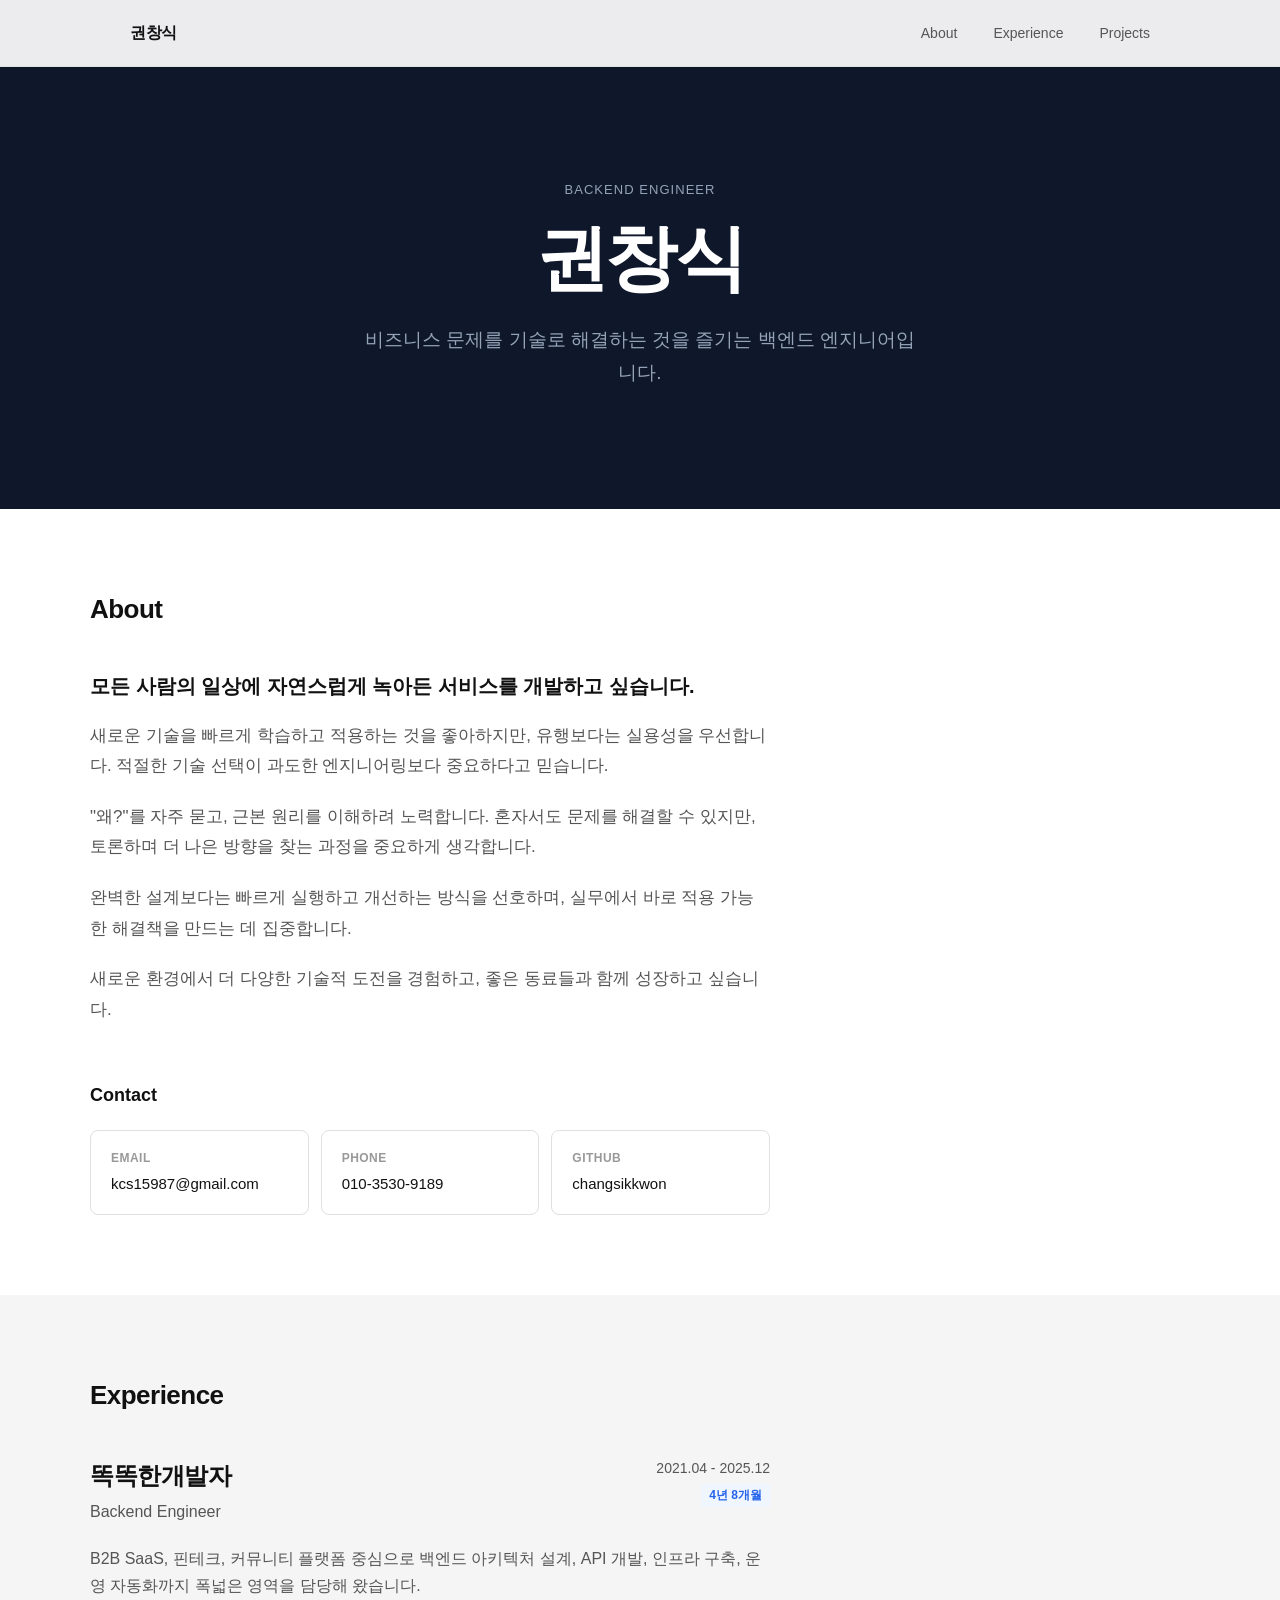
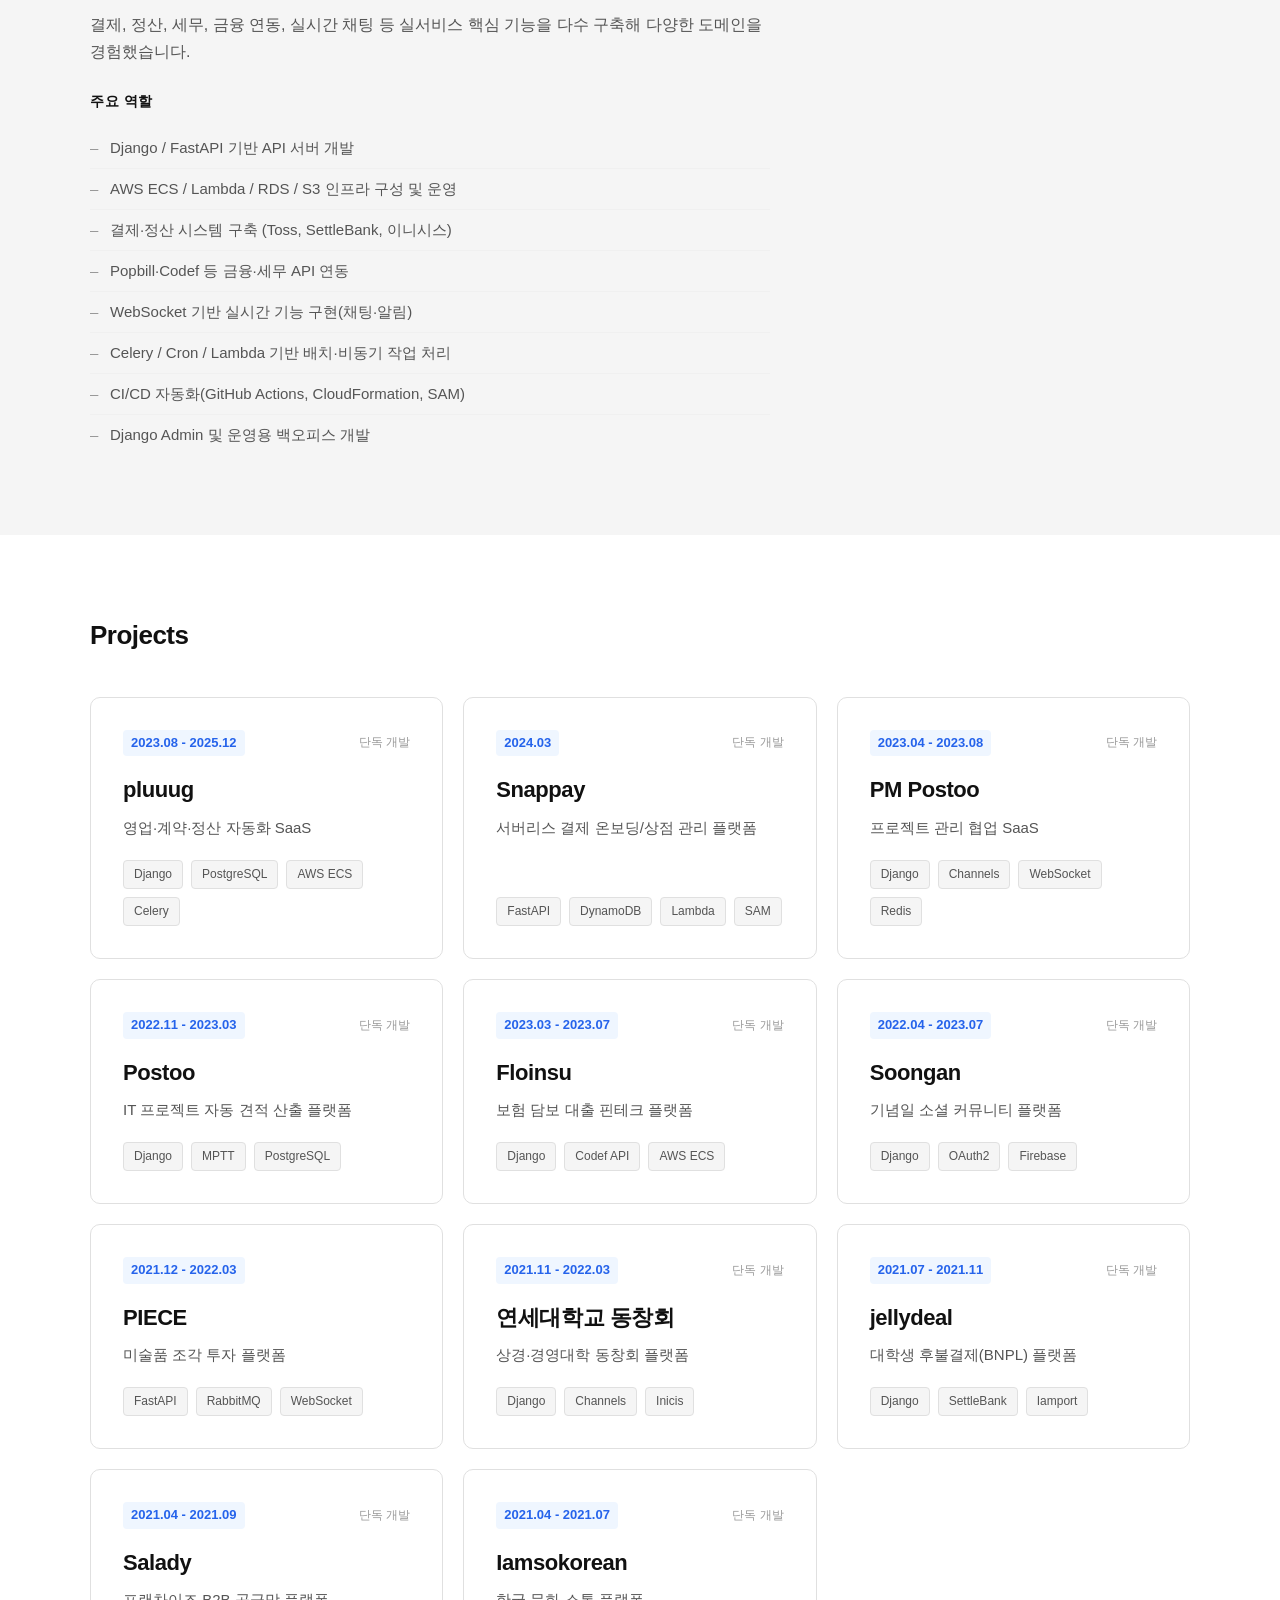
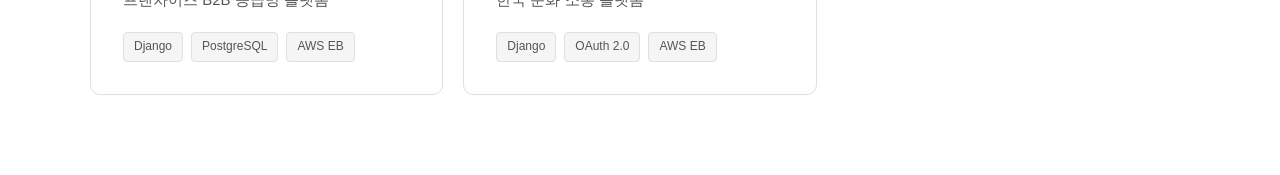
==== index.html @ f325c290 "포트폴리오 웹사이트 초기 배포" ====
<!DOCTYPE html>
<html lang="ko">
<head>
    <meta charset="UTF-8">
    <meta name="viewport" content="width=device-width, initial-scale=1.0">
    <title>권창식 - Backend Engineer</title>
    <link rel="stylesheet" href="css/style.css">
</head>
<body>
    <!-- Navigation -->
    <nav class="navbar">
        <div class="nav-container">
            <a href="#" class="nav-logo">권창식</a>
            <ul class="nav-menu">
                <li><a href="#about">About</a></li>
                <li><a href="#experience">Experience</a></li>
                <li><a href="#projects">Projects</a></li>
            </ul>
        </div>
    </nav>

    <!-- Hero Section -->
    <section class="hero">
        <div class="hero-container">
            <p class="hero-label">Backend Engineer</p>
            <h1 class="hero-heading">권창식</h1>
            <p class="hero-description">
                비즈니스 문제를 기술로 해결하는 것을 즐기는 백엔드 엔지니어입니다.
            </p>
        </div>
    </section>

    <!-- About Section -->
    <section id="about" class="section">
        <div class="content-container">
            <h2 class="section-heading">About</h2>
            <div class="about-content">
                <p>모든 사람의 일상에 자연스럽게 녹아든 서비스를 개발하고 싶습니다.</p>
                <p>새로운 기술을 빠르게 학습하고 적용하는 것을 좋아하지만, 유행보다는 실용성을 우선합니다. 적절한 기술 선택이 과도한 엔지니어링보다 중요하다고 믿습니다.</p>
                <p>"왜?"를 자주 묻고, 근본 원리를 이해하려 노력합니다. 혼자서도 문제를 해결할 수 있지만, 토론하며 더 나은 방향을 찾는 과정을 중요하게 생각합니다.</p>
                <p>완벽한 설계보다는 빠르게 실행하고 개선하는 방식을 선호하며, 실무에서 바로 적용 가능한 해결책을 만드는 데 집중합니다.</p>
                <p>새로운 환경에서 더 다양한 기술적 도전을 경험하고, 좋은 동료들과 함께 성장하고 싶습니다.</p>
            </div>

            <div class="contact-section">
                <h3 class="contact-heading">Contact</h3>
                <div class="contact-grid">
                    <a href="mailto:kcs15987@gmail.com" class="contact-card">
                        <span class="contact-label">Email</span>
                        <span class="contact-value">kcs15987@gmail.com</span>
                    </a>
                    <a href="tel:010-3530-9189" class="contact-card">
                        <span class="contact-label">Phone</span>
                        <span class="contact-value">010-3530-9189</span>
                    </a>
                    <a href="https://github.com/changsikkwon" target="_blank" class="contact-card">
                        <span class="contact-label">GitHub</span>
                        <span class="contact-value">changsikkwon</span>
                    </a>
                </div>
            </div>
        </div>
    </section>

    <!-- Experience Section -->
    <section id="experience" class="section section-gray">
        <div class="content-container">
            <h2 class="section-heading">Experience</h2>
            <div class="experience-card">
                <div class="experience-header">
                    <div>
                        <h3 class="experience-company">똑똑한개발자</h3>
                        <p class="experience-role">Backend Engineer</p>
                    </div>
                    <div class="experience-period-wrap">
                        <p class="experience-period">2021.04 - 2025.12</p>
                        <p class="experience-duration">4년 8개월</p>
                    </div>
                </div>
                <div class="experience-description">
                    <p>B2B SaaS, 핀테크, 커뮤니티 플랫폼 중심으로 백엔드 아키텍처 설계, API 개발, 인프라 구축, 운영 자동화까지 폭넓은 영역을 담당해 왔습니다.</p>
                    <p>결제, 정산, 세무, 금융 연동, 실시간 채팅 등 실서비스 핵심 기능을 다수 구축해 다양한 도메인을 경험했습니다.</p>
                </div>
                <div class="experience-responsibilities">
                    <h4>주요 역할</h4>
                    <ul>
                        <li>Django / FastAPI 기반 API 서버 개발</li>
                        <li>AWS ECS / Lambda / RDS / S3 인프라 구성 및 운영</li>
                        <li>결제·정산 시스템 구축 (Toss, SettleBank, 이니시스)</li>
                        <li>Popbill·Codef 등 금융·세무 API 연동</li>
                        <li>WebSocket 기반 실시간 기능 구현(채팅·알림)</li>
                        <li>Celery / Cron / Lambda 기반 배치·비동기 작업 처리</li>
                        <li>CI/CD 자동화(GitHub Actions, CloudFormation, SAM)</li>
                        <li>Django Admin 및 운영용 백오피스 개발</li>
                    </ul>
                </div>
            </div>
        </div>
    </section>

    <!-- Projects Section -->
    <section id="projects" class="section">
        <div class="content-container">
            <h2 class="section-heading">Projects</h2>
            <div class="projects-grid">
                <!-- Project 1: pluuug -->
                <a href="projects/pluuug.html" class="project-card">
                    <div class="project-meta">
                        <span class="project-period">2023.08 - 2025.12</span>
                        <span class="project-role">단독 개발</span>
                    </div>
                    <h3 class="project-title">pluuug</h3>
                    <p class="project-summary">영업·계약·정산 자동화 SaaS</p>
                    <div class="project-tags">
                        <span class="tag">Django</span>
                        <span class="tag">PostgreSQL</span>
                        <span class="tag">AWS ECS</span>
                        <span class="tag">Celery</span>
                    </div>
                </a>

                <!-- Project 2: Snappay -->
                <a href="projects/snappay.html" class="project-card">
                    <div class="project-meta">
                        <span class="project-period">2024.03</span>
                        <span class="project-role">단독 개발</span>
                    </div>
                    <h3 class="project-title">Snappay</h3>
                    <p class="project-summary">서버리스 결제 온보딩/상점 관리 플랫폼</p>
                    <div class="project-tags">
                        <span class="tag">FastAPI</span>
                        <span class="tag">DynamoDB</span>
                        <span class="tag">Lambda</span>
                        <span class="tag">SAM</span>
                    </div>
                </a>

                <!-- Project 3: PM Postoo -->
                <a href="projects/pm-postoo.html" class="project-card">
                    <div class="project-meta">
                        <span class="project-period">2023.04 - 2023.08</span>
                        <span class="project-role">단독 개발</span>
                    </div>
                    <h3 class="project-title">PM Postoo</h3>
                    <p class="project-summary">프로젝트 관리 협업 SaaS</p>
                    <div class="project-tags">
                        <span class="tag">Django</span>
                        <span class="tag">Channels</span>
                        <span class="tag">WebSocket</span>
                        <span class="tag">Redis</span>
                    </div>
                </a>

                <!-- Project 4: Postoo -->
                <a href="projects/postoo.html" class="project-card">
                    <div class="project-meta">
                        <span class="project-period">2022.11 - 2023.03</span>
                        <span class="project-role">단독 개발</span>
                    </div>
                    <h3 class="project-title">Postoo</h3>
                    <p class="project-summary">IT 프로젝트 자동 견적 산출 플랫폼</p>
                    <div class="project-tags">
                        <span class="tag">Django</span>
                        <span class="tag">MPTT</span>
                        <span class="tag">PostgreSQL</span>
                    </div>
                </a>

                <!-- Project 5: Floinsu -->
                <a href="projects/floinsu.html" class="project-card">
                    <div class="project-meta">
                        <span class="project-period">2023.03 - 2023.07</span>
                        <span class="project-role">단독 개발</span>
                    </div>
                    <h3 class="project-title">Floinsu</h3>
                    <p class="project-summary">보험 담보 대출 핀테크 플랫폼</p>
                    <div class="project-tags">
                        <span class="tag">Django</span>
                        <span class="tag">Codef API</span>
                        <span class="tag">AWS ECS</span>
                    </div>
                </a>

                <!-- Project 6: Soongan -->
                <a href="projects/soongan.html" class="project-card">
                    <div class="project-meta">
                        <span class="project-period">2022.04 - 2023.07</span>
                        <span class="project-role">단독 개발</span>
                    </div>
                    <h3 class="project-title">Soongan</h3>
                    <p class="project-summary">기념일 소셜 커뮤니티 플랫폼</p>
                    <div class="project-tags">
                        <span class="tag">Django</span>
                        <span class="tag">OAuth2</span>
                        <span class="tag">Firebase</span>
                    </div>
                </a>

                <!-- Project 7: PIECE -->
                <a href="projects/piece.html" class="project-card">
                    <div class="project-meta">
                        <span class="project-period">2021.12 - 2022.03</span>
                    </div>
                    <h3 class="project-title">PIECE</h3>
                    <p class="project-summary">미술품 조각 투자 플랫폼</p>
                    <div class="project-tags">
                        <span class="tag">FastAPI</span>
                        <span class="tag">RabbitMQ</span>
                        <span class="tag">WebSocket</span>
                    </div>
                </a>

                <!-- Project 8: Yonsei Alumni -->
                <a href="projects/yonsei-alumni.html" class="project-card">
                    <div class="project-meta">
                        <span class="project-period">2021.11 - 2022.03</span>
                        <span class="project-role">단독 개발</span>
                    </div>
                    <h3 class="project-title">연세대학교 동창회</h3>
                    <p class="project-summary">상경·경영대학 동창회 플랫폼</p>
                    <div class="project-tags">
                        <span class="tag">Django</span>
                        <span class="tag">Channels</span>
                        <span class="tag">Inicis</span>
                    </div>
                </a>

                <!-- Project 9: jellydeal -->
                <a href="projects/jellydeal.html" class="project-card">
                    <div class="project-meta">
                        <span class="project-period">2021.07 - 2021.11</span>
                        <span class="project-role">단독 개발</span>
                    </div>
                    <h3 class="project-title">jellydeal</h3>
                    <p class="project-summary">대학생 후불결제(BNPL) 플랫폼</p>
                    <div class="project-tags">
                        <span class="tag">Django</span>
                        <span class="tag">SettleBank</span>
                        <span class="tag">Iamport</span>
                    </div>
                </a>

                <!-- Project 10: Salady -->
                <a href="projects/salady.html" class="project-card">
                    <div class="project-meta">
                        <span class="project-period">2021.04 - 2021.09</span>
                        <span class="project-role">단독 개발</span>
                    </div>
                    <h3 class="project-title">Salady</h3>
                    <p class="project-summary">프랜차이즈 B2B 공급망 플랫폼</p>
                    <div class="project-tags">
                        <span class="tag">Django</span>
                        <span class="tag">PostgreSQL</span>
                        <span class="tag">AWS EB</span>
                    </div>
                </a>

                <!-- Project 11: Iamsokorean -->
                <a href="projects/iamsokorean.html" class="project-card">
                    <div class="project-meta">
                        <span class="project-period">2021.04 - 2021.07</span>
                        <span class="project-role">단독 개발</span>
                    </div>
                    <h3 class="project-title">Iamsokorean</h3>
                    <p class="project-summary">한국 문화 소통 플랫폼</p>
                    <div class="project-tags">
                        <span class="tag">Django</span>
                        <span class="tag">OAuth 2.0</span>
                        <span class="tag">AWS EB</span>
                    </div>
                </a>
            </div>
        </div>
    </section>

    <script src="js/script.js"></script>
</body>
</html>
---- css/style.css ----
/* Reset & Base Styles */
* {
    margin: 0;
    padding: 0;
    box-sizing: border-box;
}

:root {
    --color-text-primary: #111111;
    --color-text-secondary: #555555;
    --color-text-tertiary: #999999;
    --color-bg-primary: #ffffff;
    --color-bg-secondary: #f5f5f5;
    --color-border: #e0e0e0;
    --color-accent: #2563eb;
    --font-sans: -apple-system, BlinkMacSystemFont, 'Segoe UI', 'Noto Sans KR', sans-serif;
    --transition: all 0.2s ease;
}

body {
    font-family: var(--font-sans);
    color: var(--color-text-primary);
    background-color: var(--color-bg-primary);
    line-height: 1.6;
    -webkit-font-smoothing: antialiased;
}

/* Navigation */
.navbar {
    position: fixed;
    top: 0;
    left: 0;
    right: 0;
    background-color: rgba(255, 255, 255, 0.92);
    backdrop-filter: blur(12px);
    border-bottom: 1px solid var(--color-border);
    z-index: 1000;
}

.nav-container {
    max-width: 1100px;
    margin: 0 auto;
    padding: 20px 40px;
    display: flex;
    justify-content: space-between;
    align-items: center;
}

.nav-logo {
    font-size: 16px;
    font-weight: 700;
    color: var(--color-text-primary);
    text-decoration: none;
    letter-spacing: -0.02em;
}

.nav-menu {
    display: flex;
    list-style: none;
    gap: 36px;
}

.nav-menu a {
    text-decoration: none;
    color: var(--color-text-secondary);
    font-size: 14px;
    font-weight: 500;
    transition: var(--transition);
}

.nav-menu a:hover {
    color: var(--color-text-primary);
}

/* Hero Section */
.hero {
    padding: 180px 40px 120px;
    text-align: center;
    background-color: #0f172a;
}

.hero-container {
    max-width: 800px;
    margin: 0 auto;
}

.hero-label {
    font-size: 13px;
    font-weight: 500;
    color: #94a3b8;
    letter-spacing: 0.08em;
    text-transform: uppercase;
    margin-bottom: 20px;
}

.hero-heading {
    font-size: 72px;
    font-weight: 800;
    color: #ffffff;
    letter-spacing: -0.04em;
    margin-bottom: 28px;
    line-height: 1.05;
}

.hero-description {
    font-size: 19px;
    color: #94a3b8;
    line-height: 1.7;
    max-width: 560px;
    margin: 0 auto;
}

/* Section Styles */
.section {
    padding: 80px 40px;
}

.section-gray {
    background-color: var(--color-bg-secondary);
}

.content-container {
    max-width: 1100px;
    margin: 0 auto;
}

.section-heading {
    font-size: 26px;
    font-weight: 700;
    color: var(--color-text-primary);
    letter-spacing: -0.02em;
    margin-bottom: 40px;
}

/* About Section */
.about-content {
    max-width: 680px;
    margin-bottom: 56px;
}

.about-content p {
    font-size: 17px;
    line-height: 1.8;
    color: var(--color-text-secondary);
    margin-bottom: 20px;
}

.about-content p:first-child {
    font-size: 20px;
    color: var(--color-text-primary);
    font-weight: 600;
    line-height: 1.5;
}

/* Contact Section */
.contact-section {
    max-width: 680px;
}

.contact-heading {
    font-size: 18px;
    font-weight: 700;
    color: var(--color-text-primary);
    margin-bottom: 20px;
}

.contact-grid {
    display: grid;
    grid-template-columns: repeat(auto-fit, minmax(200px, 1fr));
    gap: 12px;
}

.contact-card {
    display: flex;
    flex-direction: column;
    gap: 4px;
    padding: 18px 20px;
    border: 1px solid var(--color-border);
    border-radius: 8px;
    text-decoration: none;
    transition: var(--transition);
    background-color: var(--color-bg-primary);
}

.contact-card:hover {
    border-color: #aaaaaa;
    background-color: var(--color-bg-secondary);
}

.contact-label {
    font-size: 12px;
    color: var(--color-text-tertiary);
    font-weight: 600;
    text-transform: uppercase;
    letter-spacing: 0.04em;
}

.contact-value {
    font-size: 15px;
    color: var(--color-text-primary);
    font-weight: 500;
}

/* Experience Section */
.experience-card {
    max-width: 680px;
}

.experience-header {
    display: flex;
    justify-content: space-between;
    align-items: flex-start;
    margin-bottom: 20px;
    gap: 20px;
}

.experience-company {
    font-size: 24px;
    font-weight: 700;
    color: var(--color-text-primary);
    margin-bottom: 4px;
    letter-spacing: -0.02em;
}

.experience-role {
    font-size: 16px;
    color: var(--color-text-secondary);
    font-weight: 500;
}

.experience-period-wrap {
    display: flex;
    flex-direction: column;
    align-items: flex-end;
    gap: 5px;
    flex-shrink: 0;
}

.experience-period {
    font-size: 14px;
    color: var(--color-text-secondary);
    white-space: nowrap;
    font-weight: 500;
}

.experience-duration {
    font-size: 12px;
    color: var(--color-accent);
    font-weight: 600;
    background-color: #eff6ff;
    padding: 2px 8px;
    border-radius: 4px;
    white-space: nowrap;
}

.experience-description {
    margin-bottom: 24px;
}

.experience-description p {
    font-size: 16px;
    line-height: 1.7;
    color: var(--color-text-secondary);
    margin-bottom: 12px;
}

.experience-responsibilities h4 {
    font-size: 14px;
    font-weight: 700;
    color: var(--color-text-primary);
    margin-bottom: 16px;
    text-transform: uppercase;
    letter-spacing: 0.04em;
}

.experience-responsibilities ul {
    list-style: none;
    padding: 0;
}

.experience-responsibilities li {
    font-size: 15px;
    color: var(--color-text-secondary);
    padding: 8px 0;
    padding-left: 20px;
    position: relative;
    line-height: 1.6;
    border-bottom: 1px solid #f0f0f0;
}

.experience-responsibilities li:last-child {
    border-bottom: none;
}

.experience-responsibilities li:before {
    content: "–";
    position: absolute;
    left: 0;
    color: var(--color-text-tertiary);
}

/* Projects Grid */
.projects-grid {
    display: grid;
    grid-template-columns: repeat(auto-fill, minmax(340px, 1fr));
    gap: 20px;
}

.project-card {
    display: flex;
    flex-direction: column;
    padding: 32px;
    border: 1px solid var(--color-border);
    border-radius: 10px;
    text-decoration: none;
    transition: var(--transition);
    background-color: var(--color-bg-primary);
}

.project-card:hover {
    border-color: #aaaaaa;
    box-shadow: 0 4px 20px rgba(0, 0, 0, 0.07);
    transform: translateY(-2px);
}

.project-meta {
    display: flex;
    justify-content: space-between;
    align-items: center;
    margin-bottom: 16px;
}

.project-period {
    font-size: 13px;
    color: var(--color-accent);
    font-weight: 600;
    background-color: #eff6ff;
    padding: 3px 8px;
    border-radius: 4px;
}

.project-role {
    font-size: 12px;
    color: var(--color-text-tertiary);
    font-weight: 500;
}

.project-title {
    font-size: 22px;
    font-weight: 700;
    color: var(--color-text-primary);
    margin-bottom: 8px;
    letter-spacing: -0.02em;
}

.project-summary {
    font-size: 15px;
    color: var(--color-text-secondary);
    margin-bottom: 20px;
    line-height: 1.6;
    flex: 1;
}

.project-tags {
    display: flex;
    flex-wrap: wrap;
    gap: 8px;
    margin-top: auto;
}

.tag {
    font-size: 12px;
    color: var(--color-text-secondary);
    padding: 4px 10px;
    background-color: var(--color-bg-secondary);
    border: 1px solid var(--color-border);
    border-radius: 4px;
    font-weight: 500;
}

/* Footer */
.footer {
    padding: 48px 40px;
    text-align: center;
    border-top: 1px solid var(--color-border);
}

.footer-container {
    max-width: 1100px;
    margin: 0 auto;
}

.footer p {
    font-size: 13px;
    color: var(--color-text-tertiary);
}

/* Responsive Design */
@media (max-width: 768px) {
    .nav-container {
        padding: 18px 24px;
    }

    .nav-menu {
        gap: 24px;
    }

    .hero {
        padding: 160px 24px 80px;
    }

    .hero-heading {
        font-size: 52px;
    }

    .hero-description {
        font-size: 17px;
    }

    .section {
        padding: 60px 24px;
    }

    .section-heading {
        font-size: 22px;
        margin-bottom: 32px;
    }

    .experience-header {
        flex-direction: column;
        gap: 12px;
    }

    .experience-period-wrap {
        align-items: flex-start;
    }

    .projects-grid {
        grid-template-columns: 1fr;
        gap: 16px;
    }

    .contact-grid {
        grid-template-columns: 1fr;
    }
}

@media (max-width: 480px) {
    .hero-heading {
        font-size: 42px;
    }

    .project-card {
        padding: 24px;
    }

    .section {
        padding: 48px 20px;
    }
}

/* Project Detail Page Styles */
.detail-hero {
    padding: 140px 40px 60px;
    border-bottom: 1px solid var(--color-border);
    background-color: #0f172a;
}

.detail-hero-container {
    max-width: 800px;
    margin: 0 auto;
}

.back-link {
    display: inline-flex;
    align-items: center;
    gap: 8px;
    font-size: 14px;
    color: #94a3b8;
    text-decoration: none;
    margin-bottom: 40px;
    transition: var(--transition);
    font-weight: 500;
}

.back-link:hover {
    color: #ffffff;
}

.detail-meta {
    display: flex;
    gap: 20px;
    margin-bottom: 20px;
    flex-wrap: wrap;
}

.detail-meta-item {
    font-size: 14px;
    color: #64748b;
}

.detail-meta-item strong {
    color: #94a3b8;
    font-weight: 600;
}

.detail-title {
    font-size: 52px;
    font-weight: 800;
    color: #ffffff;
    letter-spacing: -0.03em;
    margin-bottom: 14px;
    line-height: 1.1;
}

.detail-subtitle {
    font-size: 19px;
    color: #94a3b8;
    line-height: 1.6;
    margin-bottom: 32px;
}

.detail-tags {
    display: flex;
    flex-wrap: wrap;
    gap: 8px;
}

.detail-tag {
    font-size: 12px;
    color: #94a3b8;
    padding: 5px 12px;
    background-color: rgba(255, 255, 255, 0.07);
    border: 1px solid rgba(255, 255, 255, 0.12);
    border-radius: 4px;
    font-weight: 500;
}

.detail-content {
    padding: 72px 40px;
}

.detail-content-container {
    max-width: 800px;
    margin: 0 auto;
}

.detail-section {
    margin-bottom: 56px;
}

.detail-section:last-child {
    margin-bottom: 0;
}

.detail-section h3 {
    font-size: 12px;
    font-weight: 700;
    color: var(--color-accent);
    letter-spacing: 0.1em;
    text-transform: uppercase;
    margin-bottom: 20px;
    padding-left: 12px;
    border-left: 3px solid var(--color-accent);
}

.detail-highlights {
    display: grid;
    grid-template-columns: repeat(3, 1fr);
    gap: 16px;
    margin-bottom: 64px;
}

.detail-highlight-card {
    padding: 24px 20px;
    background-color: var(--color-bg-secondary);
    border-radius: 10px;
    border: 1px solid var(--color-border);
}

.detail-highlight-number {
    font-size: 36px;
    font-weight: 800;
    color: var(--color-text-primary);
    letter-spacing: -0.04em;
    line-height: 1;
    margin-bottom: 6px;
}

.detail-highlight-label {
    font-size: 13px;
    color: var(--color-text-secondary);
    line-height: 1.5;
}

@media (max-width: 600px) {
    .detail-highlights {
        grid-template-columns: repeat(3, 1fr);
        gap: 10px;
    }

    .detail-highlight-number {
        font-size: 28px;
    }

    .detail-highlight-label {
        font-size: 11px;
    }
}

.detail-section p {
    font-size: 17px;
    line-height: 1.8;
    color: var(--color-text-secondary);
    margin-bottom: 14px;
}

.detail-section ul {
    list-style: disc;
    padding-left: 20px;
}

.detail-section li {
    font-size: 16px;
    color: var(--color-text-secondary);
    padding: 6px 0;
    line-height: 1.7;
}

@media (max-width: 768px) {
    .detail-hero {
        padding: 130px 24px 48px;
    }

    .detail-title {
        font-size: 38px;
    }

    .detail-subtitle {
        font-size: 17px;
    }

    .detail-content {
        padding: 56px 24px;
    }
}
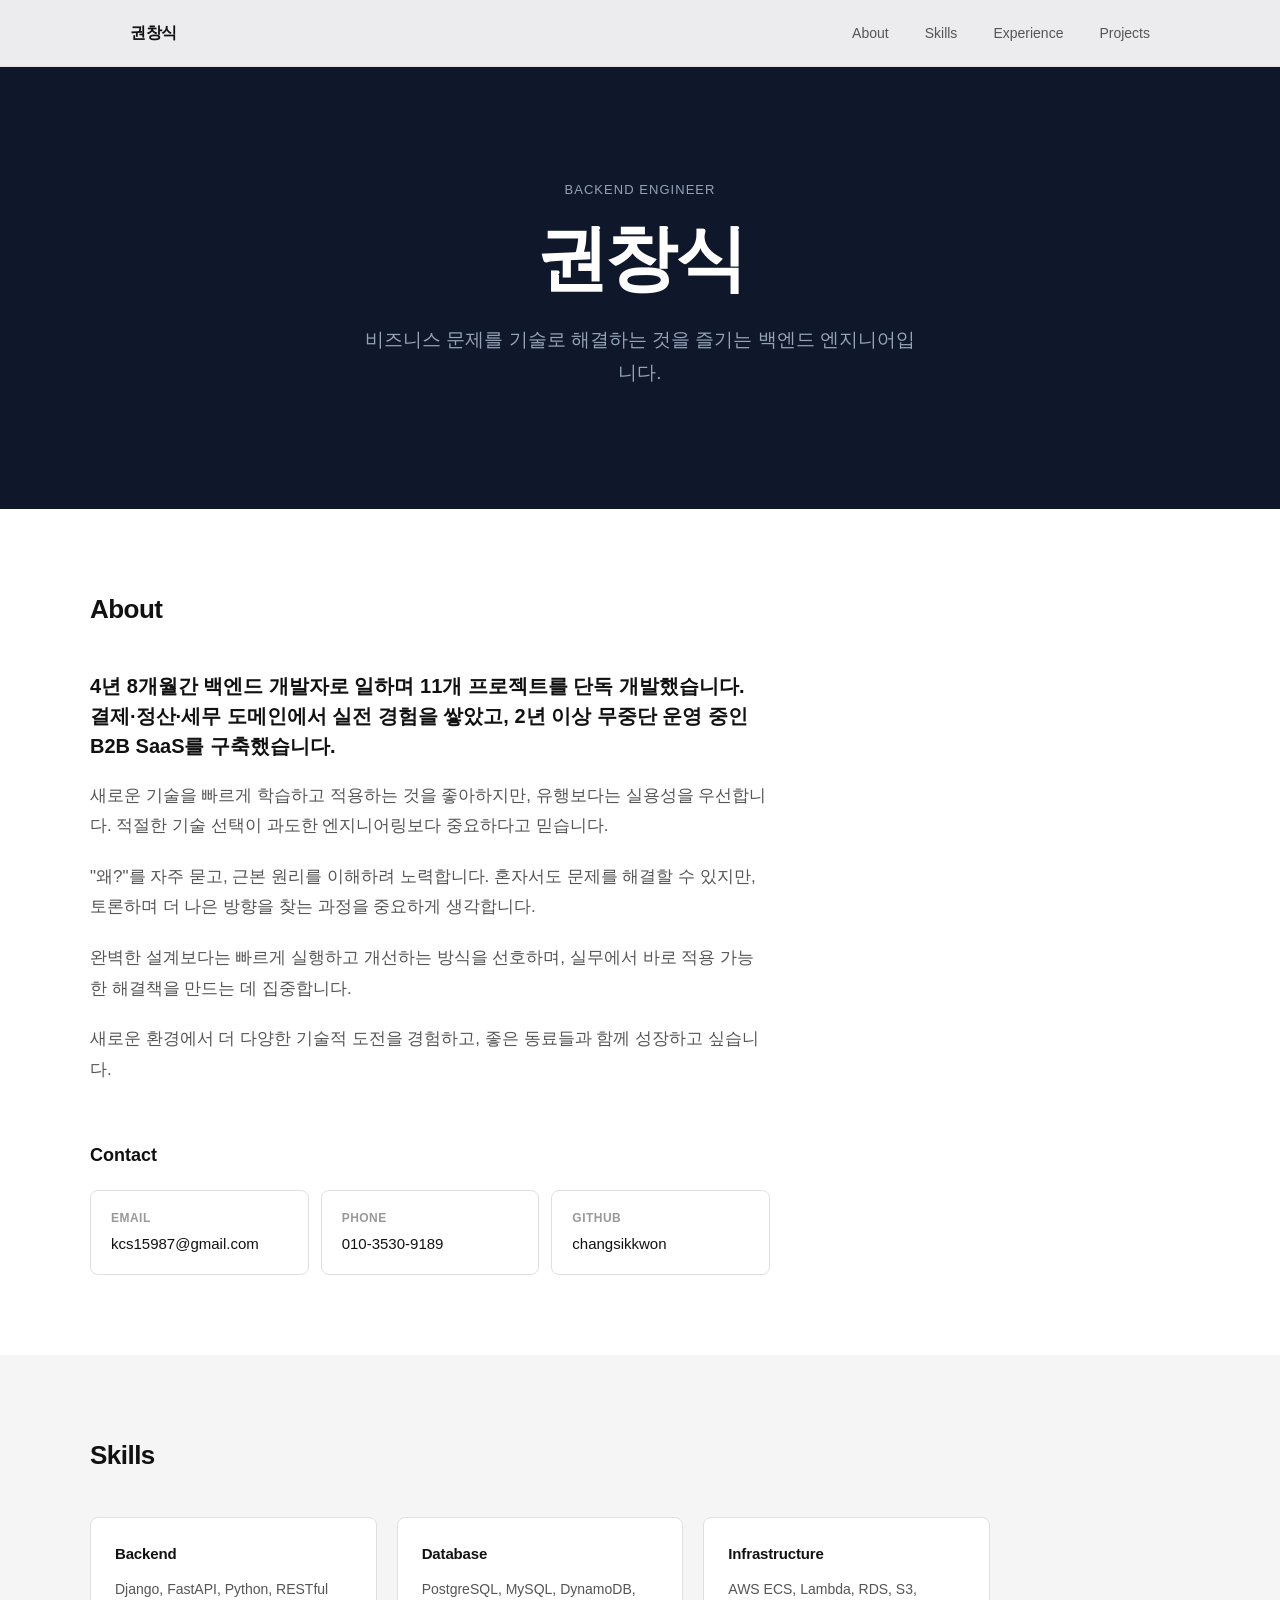
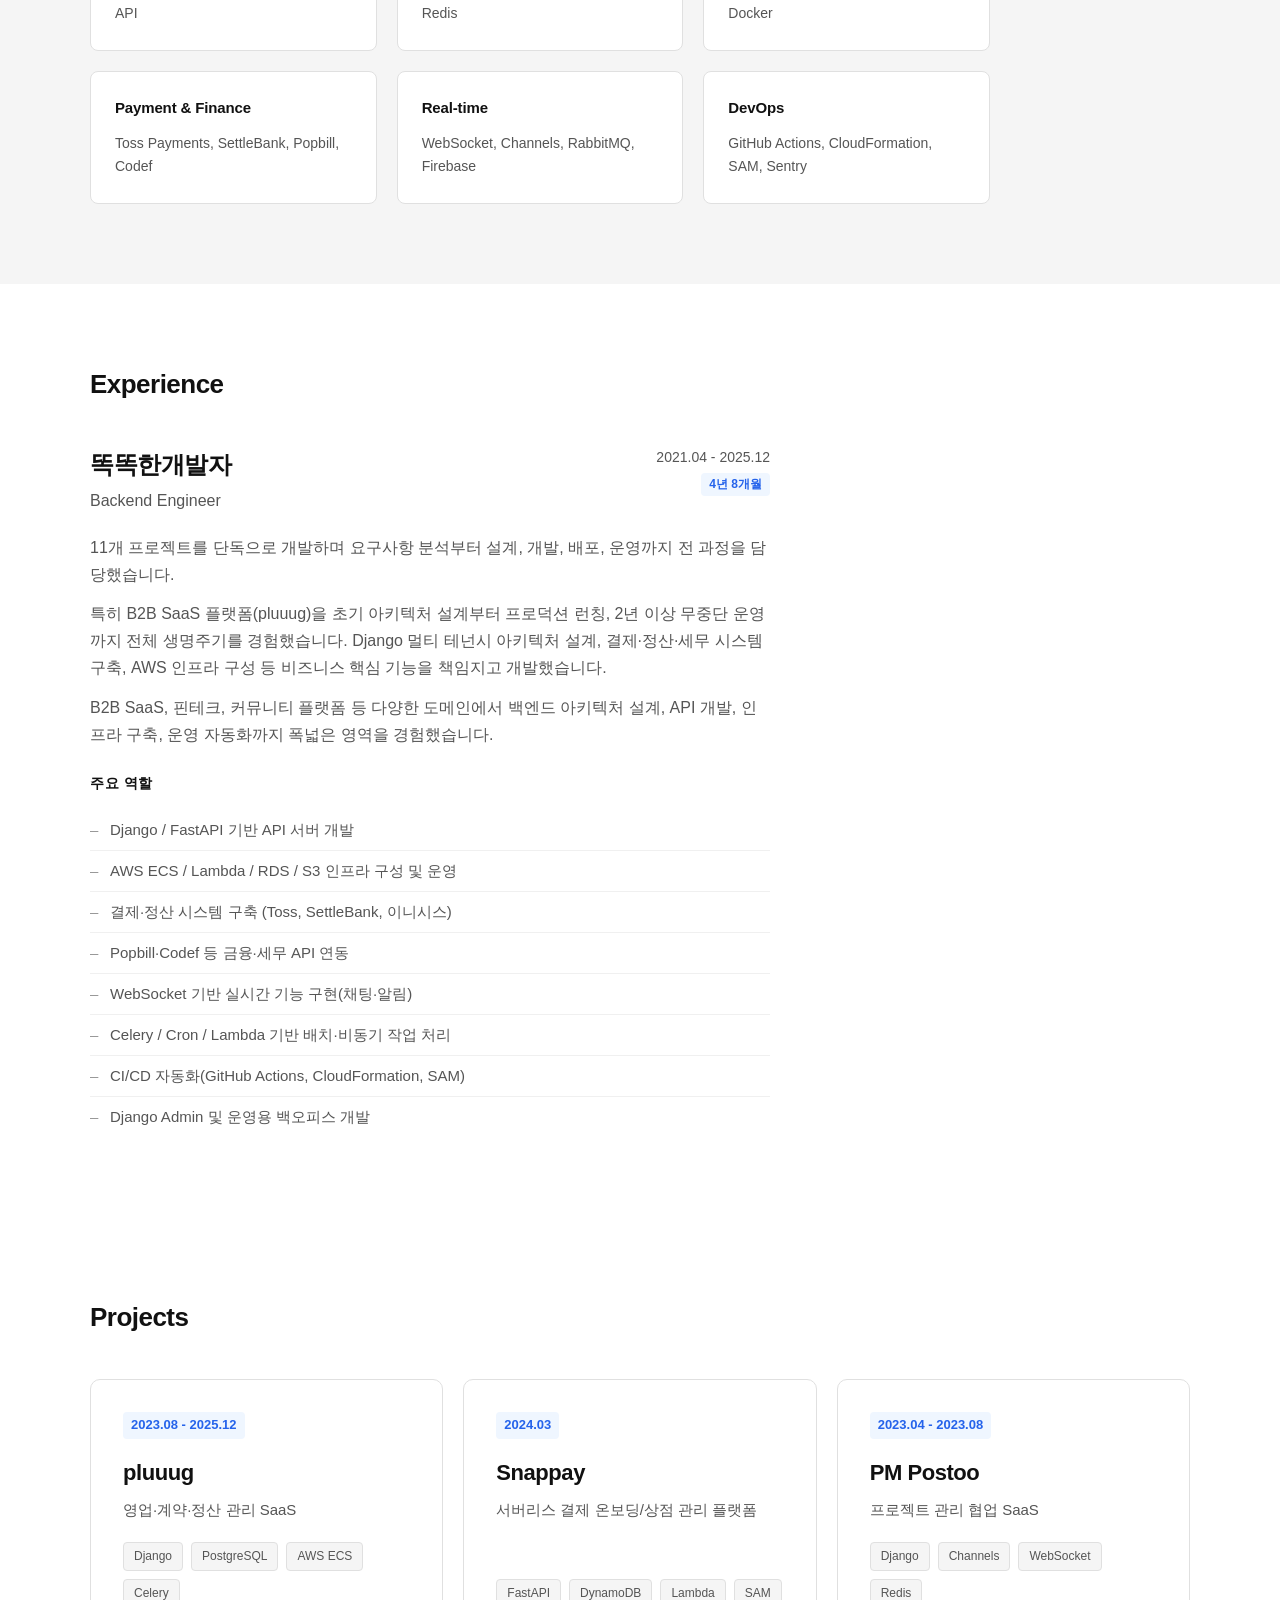
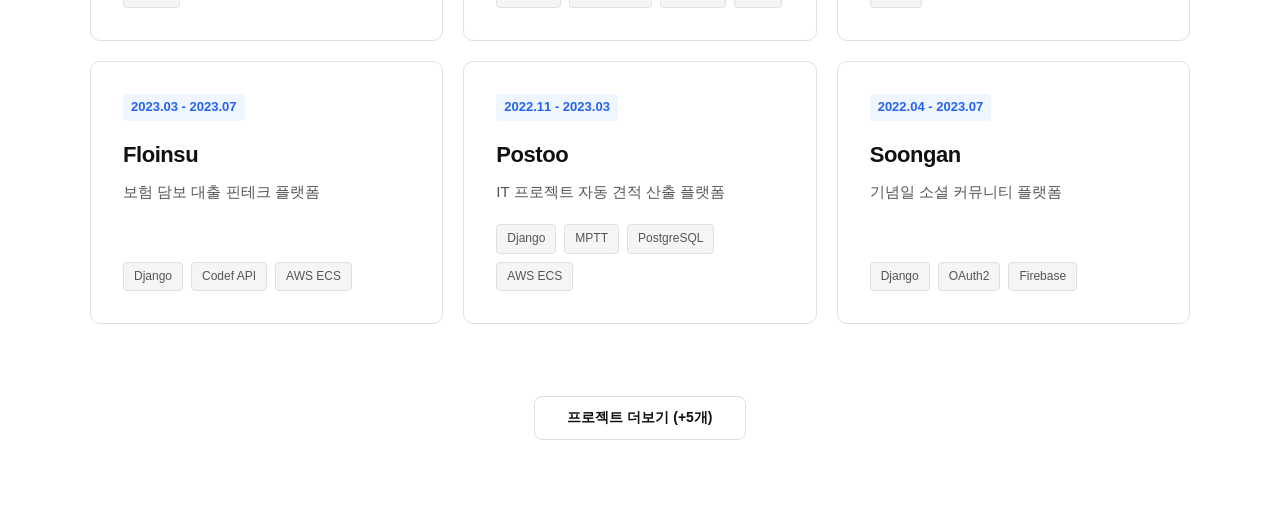
==== commit c2521212: "프로젝트 섹션 개선 및 UX 업데이트" ====
--- a/index.html
+++ b/index.html
@@ -13,6 +13,7 @@
             <a href="#" class="nav-logo">권창식</a>
             <ul class="nav-menu">
                 <li><a href="#about">About</a></li>
+                <li><a href="#skills">Skills</a></li>
                 <li><a href="#experience">Experience</a></li>
                 <li><a href="#projects">Projects</a></li>
             </ul>
@@ -35,7 +36,7 @@
         <div class="content-container">
             <h2 class="section-heading">About</h2>
             <div class="about-content">
-                <p>모든 사람의 일상에 자연스럽게 녹아든 서비스를 개발하고 싶습니다.</p>
+                <p>4년 8개월간 백엔드 개발자로 일하며 11개 프로젝트를 단독 개발했습니다. 결제·정산·세무 도메인에서 실전 경험을 쌓았고, 2년 이상 무중단 운영 중인 B2B SaaS를 구축했습니다.</p>
                 <p>새로운 기술을 빠르게 학습하고 적용하는 것을 좋아하지만, 유행보다는 실용성을 우선합니다. 적절한 기술 선택이 과도한 엔지니어링보다 중요하다고 믿습니다.</p>
                 <p>"왜?"를 자주 묻고, 근본 원리를 이해하려 노력합니다. 혼자서도 문제를 해결할 수 있지만, 토론하며 더 나은 방향을 찾는 과정을 중요하게 생각합니다.</p>
                 <p>완벽한 설계보다는 빠르게 실행하고 개선하는 방식을 선호하며, 실무에서 바로 적용 가능한 해결책을 만드는 데 집중합니다.</p>
@@ -62,8 +63,46 @@
         </div>
     </section>
 
+    <!-- Skills Section -->
+    <section id="skills" class="section section-gray">
+        <div class="content-container">
+            <h2 class="section-heading">Skills</h2>
+            <div class="skills-grid">
+                <div class="skill-category">
+                    <h3 class="skill-category-title">Backend</h3>
+                    <p class="skill-category-items">Django, FastAPI, Python, RESTful API</p>
+                </div>
+
+                <div class="skill-category">
+                    <h3 class="skill-category-title">Database</h3>
+                    <p class="skill-category-items">PostgreSQL, MySQL, DynamoDB, Redis</p>
+                </div>
+
+                <div class="skill-category">
+                    <h3 class="skill-category-title">Infrastructure</h3>
+                    <p class="skill-category-items">AWS ECS, Lambda, RDS, S3, Docker</p>
+                </div>
+
+                <div class="skill-category">
+                    <h3 class="skill-category-title">Payment & Finance</h3>
+                    <p class="skill-category-items">Toss Payments, SettleBank, Popbill, Codef</p>
+                </div>
+
+                <div class="skill-category">
+                    <h3 class="skill-category-title">Real-time</h3>
+                    <p class="skill-category-items">WebSocket, Channels, RabbitMQ, Firebase</p>
+                </div>
+
+                <div class="skill-category">
+                    <h3 class="skill-category-title">DevOps</h3>
+                    <p class="skill-category-items">GitHub Actions, CloudFormation, SAM, Sentry</p>
+                </div>
+            </div>
+        </div>
+    </section>
+
     <!-- Experience Section -->
-    <section id="experience" class="section section-gray">
+    <section id="experience" class="section">
         <div class="content-container">
             <h2 class="section-heading">Experience</h2>
             <div class="experience-card">
@@ -78,8 +117,9 @@
                     </div>
                 </div>
                 <div class="experience-description">
-                    <p>B2B SaaS, 핀테크, 커뮤니티 플랫폼 중심으로 백엔드 아키텍처 설계, API 개발, 인프라 구축, 운영 자동화까지 폭넓은 영역을 담당해 왔습니다.</p>
-                    <p>결제, 정산, 세무, 금융 연동, 실시간 채팅 등 실서비스 핵심 기능을 다수 구축해 다양한 도메인을 경험했습니다.</p>
+                    <p>11개 프로젝트를 단독으로 개발하며 요구사항 분석부터 설계, 개발, 배포, 운영까지 전 과정을 담당했습니다.</p>
+                    <p>특히 B2B SaaS 플랫폼(pluuug)을 초기 아키텍처 설계부터 프로덕션 런칭, 2년 이상 무중단 운영까지 전체 생명주기를 경험했습니다. Django 멀티 테넌시 아키텍처 설계, 결제·정산·세무 시스템 구축, AWS 인프라 구성 등 비즈니스 핵심 기능을 책임지고 개발했습니다.</p>
+                    <p>B2B SaaS, 핀테크, 커뮤니티 플랫폼 등 다양한 도메인에서 백엔드 아키텍처 설계, API 개발, 인프라 구축, 운영 자동화까지 폭넓은 영역을 경험했습니다.</p>
                 </div>
                 <div class="experience-responsibilities">
                     <h4>주요 역할</h4>
@@ -107,10 +147,9 @@
                 <a href="projects/pluuug.html" class="project-card">
                     <div class="project-meta">
                         <span class="project-period">2023.08 - 2025.12</span>
-                        <span class="project-role">단독 개발</span>
                     </div>
                     <h3 class="project-title">pluuug</h3>
-                    <p class="project-summary">영업·계약·정산 자동화 SaaS</p>
+                    <p class="project-summary">영업·계약·정산 관리 SaaS</p>
                     <div class="project-tags">
                         <span class="tag">Django</span>
                         <span class="tag">PostgreSQL</span>
@@ -123,7 +162,6 @@
                 <a href="projects/snappay.html" class="project-card">
                     <div class="project-meta">
                         <span class="project-period">2024.03</span>
-                        <span class="project-role">단독 개발</span>
                     </div>
                     <h3 class="project-title">Snappay</h3>
                     <p class="project-summary">서버리스 결제 온보딩/상점 관리 플랫폼</p>
@@ -139,7 +177,6 @@
                 <a href="projects/pm-postoo.html" class="project-card">
                     <div class="project-meta">
                         <span class="project-period">2023.04 - 2023.08</span>
-                        <span class="project-role">단독 개발</span>
                     </div>
                     <h3 class="project-title">PM Postoo</h3>
                     <p class="project-summary">프로젝트 관리 협업 SaaS</p>
@@ -151,11 +188,24 @@
                     </div>
                 </a>
 
-                <!-- Project 4: Postoo -->
+                <!-- Project 4: Floinsu -->
+                <a href="projects/floinsu.html" class="project-card">
+                    <div class="project-meta">
+                        <span class="project-period">2023.03 - 2023.07</span>
+                    </div>
+                    <h3 class="project-title">Floinsu</h3>
+                    <p class="project-summary">보험 담보 대출 핀테크 플랫폼</p>
+                    <div class="project-tags">
+                        <span class="tag">Django</span>
+                        <span class="tag">Codef API</span>
+                        <span class="tag">AWS ECS</span>
+                    </div>
+                </a>
+
+                <!-- Postoo -->
                 <a href="projects/postoo.html" class="project-card">
                     <div class="project-meta">
                         <span class="project-period">2022.11 - 2023.03</span>
-                        <span class="project-role">단독 개발</span>
                     </div>
                     <h3 class="project-title">Postoo</h3>
                     <p class="project-summary">IT 프로젝트 자동 견적 산출 플랫폼</p>
@@ -163,29 +213,14 @@
                         <span class="tag">Django</span>
                         <span class="tag">MPTT</span>
                         <span class="tag">PostgreSQL</span>
-                    </div>
-                </a>
-
-                <!-- Project 5: Floinsu -->
-                <a href="projects/floinsu.html" class="project-card">
-                    <div class="project-meta">
-                        <span class="project-period">2023.03 - 2023.07</span>
-                        <span class="project-role">단독 개발</span>
-                    </div>
-                    <h3 class="project-title">Floinsu</h3>
-                    <p class="project-summary">보험 담보 대출 핀테크 플랫폼</p>
-                    <div class="project-tags">
-                        <span class="tag">Django</span>
-                        <span class="tag">Codef API</span>
                         <span class="tag">AWS ECS</span>
                     </div>
                 </a>
 
-                <!-- Project 6: Soongan -->
+                <!-- Soongan -->
                 <a href="projects/soongan.html" class="project-card">
                     <div class="project-meta">
                         <span class="project-period">2022.04 - 2023.07</span>
-                        <span class="project-role">단독 개발</span>
                     </div>
                     <h3 class="project-title">Soongan</h3>
                     <p class="project-summary">기념일 소셜 커뮤니티 플랫폼</p>
@@ -196,80 +231,83 @@
                     </div>
                 </a>
 
-                <!-- Project 7: PIECE -->
-                <a href="projects/piece.html" class="project-card">
-                    <div class="project-meta">
-                        <span class="project-period">2021.12 - 2022.03</span>
-                    </div>
-                    <h3 class="project-title">PIECE</h3>
-                    <p class="project-summary">미술품 조각 투자 플랫폼</p>
-                    <div class="project-tags">
-                        <span class="tag">FastAPI</span>
-                        <span class="tag">RabbitMQ</span>
-                        <span class="tag">WebSocket</span>
-                    </div>
-                </a>
-
-                <!-- Project 8: Yonsei Alumni -->
-                <a href="projects/yonsei-alumni.html" class="project-card">
-                    <div class="project-meta">
-                        <span class="project-period">2021.11 - 2022.03</span>
-                        <span class="project-role">단독 개발</span>
-                    </div>
-                    <h3 class="project-title">연세대학교 동창회</h3>
-                    <p class="project-summary">상경·경영대학 동창회 플랫폼</p>
-                    <div class="project-tags">
-                        <span class="tag">Django</span>
-                        <span class="tag">Channels</span>
-                        <span class="tag">Inicis</span>
-                    </div>
-                </a>
-
-                <!-- Project 9: jellydeal -->
-                <a href="projects/jellydeal.html" class="project-card">
-                    <div class="project-meta">
-                        <span class="project-period">2021.07 - 2021.11</span>
-                        <span class="project-role">단독 개발</span>
-                    </div>
-                    <h3 class="project-title">jellydeal</h3>
-                    <p class="project-summary">대학생 후불결제(BNPL) 플랫폼</p>
-                    <div class="project-tags">
-                        <span class="tag">Django</span>
-                        <span class="tag">SettleBank</span>
-                        <span class="tag">Iamport</span>
-                    </div>
-                </a>
-
-                <!-- Project 10: Salady -->
-                <a href="projects/salady.html" class="project-card">
-                    <div class="project-meta">
-                        <span class="project-period">2021.04 - 2021.09</span>
-                        <span class="project-role">단독 개발</span>
-                    </div>
-                    <h3 class="project-title">Salady</h3>
-                    <p class="project-summary">프랜차이즈 B2B 공급망 플랫폼</p>
-                    <div class="project-tags">
-                        <span class="tag">Django</span>
-                        <span class="tag">PostgreSQL</span>
-                        <span class="tag">AWS EB</span>
-                    </div>
-                </a>
-
-                <!-- Project 11: Iamsokorean -->
-                <a href="projects/iamsokorean.html" class="project-card">
-                    <div class="project-meta">
-                        <span class="project-period">2021.04 - 2021.07</span>
-                        <span class="project-role">단독 개발</span>
-                    </div>
-                    <h3 class="project-title">Iamsokorean</h3>
-                    <p class="project-summary">한국 문화 소통 플랫폼</p>
-                    <div class="project-tags">
-                        <span class="tag">Django</span>
-                        <span class="tag">OAuth 2.0</span>
-                        <span class="tag">AWS EB</span>
-                    </div>
-                </a>
-            </div>
+                <!-- More Projects (Hidden by default) -->
+                <div class="hidden-projects">
+
+                    <!-- PIECE -->
+                    <a href="projects/piece.html" class="project-card">
+                        <div class="project-meta">
+                            <span class="project-period">2021.12 - 2022.03</span>
+                        </div>
+                        <h3 class="project-title">PIECE</h3>
+                        <p class="project-summary">미술품 조각 투자 플랫폼</p>
+                        <div class="project-tags">
+                            <span class="tag">FastAPI</span>
+                            <span class="tag">RabbitMQ</span>
+                            <span class="tag">WebSocket</span>
+                        </div>
+                    </a>
+
+                    <!-- 연세대학교 동창회 -->
+                    <a href="projects/yonsei-alumni.html" class="project-card">
+                        <div class="project-meta">
+                            <span class="project-period">2021.11 - 2022.03</span>
+                        </div>
+                        <h3 class="project-title">연세대학교 동창회</h3>
+                        <p class="project-summary">상경·경영대학 동창회 플랫폼</p>
+                        <div class="project-tags">
+                            <span class="tag">Django</span>
+                            <span class="tag">Channels</span>
+                            <span class="tag">Inicis</span>
+                        </div>
+                    </a>
+
+                    <!-- jellydeal -->
+                    <a href="projects/jellydeal.html" class="project-card">
+                        <div class="project-meta">
+                            <span class="project-period">2021.07 - 2021.11</span>
+                        </div>
+                        <h3 class="project-title">jellydeal</h3>
+                        <p class="project-summary">딜 커머스 플랫폼</p>
+                        <div class="project-tags">
+                            <span class="tag">Django</span>
+                            <span class="tag">SettleBank</span>
+                            <span class="tag">Iamport</span>
+                        </div>
+                    </a>
+
+                    <!-- Salady -->
+                    <a href="projects/salady.html" class="project-card">
+                        <div class="project-meta">
+                            <span class="project-period">2021.04 - 2021.09</span>
+                        </div>
+                        <h3 class="project-title">Salady</h3>
+                        <p class="project-summary">샐러드 배송 플랫폼</p>
+                        <div class="project-tags">
+                            <span class="tag">Django</span>
+                            <span class="tag">PostgreSQL</span>
+                            <span class="tag">AWS EB</span>
+                        </div>
+                    </a>
+
+                    <!-- Iamsokorean -->
+                    <a href="projects/iamsokorean.html" class="project-card">
+                        <div class="project-meta">
+                            <span class="project-period">2021.04 - 2021.07</span>
+                        </div>
+                        <h3 class="project-title">Iamsokorean</h3>
+                        <p class="project-summary">한국 문화 소통 플랫폼</p>
+                        <div class="project-tags">
+                            <span class="tag">Django</span>
+                            <span class="tag">OAuth 2.0</span>
+                            <span class="tag">AWS EB</span>
+                        </div>
+                    </a>
+
+                </div>
+            </div>
+
+            <button class="show-more-btn" onclick="toggleProjects()">프로젝트 더보기 (+5개)</button>
         </div>
     </section>
 
--- a/css/style.css
+++ b/css/style.css
@@ -201,6 +201,35 @@
     font-weight: 500;
 }
 
+/* Skills Section */
+.skills-grid {
+    display: grid;
+    grid-template-columns: repeat(auto-fit, minmax(280px, 1fr));
+    gap: 20px;
+    max-width: 900px;
+}
+
+.skill-category {
+    padding: 24px;
+    background-color: var(--color-bg-primary);
+    border: 1px solid var(--color-border);
+    border-radius: 8px;
+}
+
+.skill-category-title {
+    font-size: 15px;
+    font-weight: 700;
+    color: var(--color-text-primary);
+    margin-bottom: 12px;
+    letter-spacing: -0.01em;
+}
+
+.skill-category-items {
+    font-size: 14px;
+    line-height: 1.7;
+    color: var(--color-text-secondary);
+}
+
 /* Experience Section */
 .experience-card {
     max-width: 680px;
@@ -644,3 +673,48 @@
         padding: 56px 24px;
     }
 }
+
+/* Show More Button */
+.show-more-btn {
+    display: block;
+    margin: 32px auto 0;
+    padding: 12px 32px;
+    font-size: 14px;
+    font-weight: 600;
+    color: var(--color-text-primary);
+    background-color: var(--color-bg-primary);
+    border: 1px solid var(--color-border);
+    border-radius: 8px;
+    cursor: pointer;
+    transition: var(--transition);
+    font-family: var(--font-sans);
+}
+
+.show-more-btn:hover {
+    border-color: #aaaaaa;
+    box-shadow: 0 4px 12px rgba(0, 0, 0, 0.05);
+    transform: translateY(-1px);
+}
+
+.show-more-btn:active {
+    transform: translateY(0);
+}
+
+/* Hidden Projects */
+.hidden-projects {
+    grid-column: 1 / -1;
+    display: grid;
+    grid-template-columns: repeat(auto-fill, minmax(340px, 1fr));
+    gap: 20px;
+    margin-top: 20px;
+    max-height: 0;
+    opacity: 0;
+    overflow: hidden;
+    transition: max-height 0.5s ease-out, opacity 0.4s ease-out, margin-top 0.5s ease-out;
+}
+
+.hidden-projects.show {
+    max-height: 2000px;
+    opacity: 1;
+    margin-top: 20px;
+}
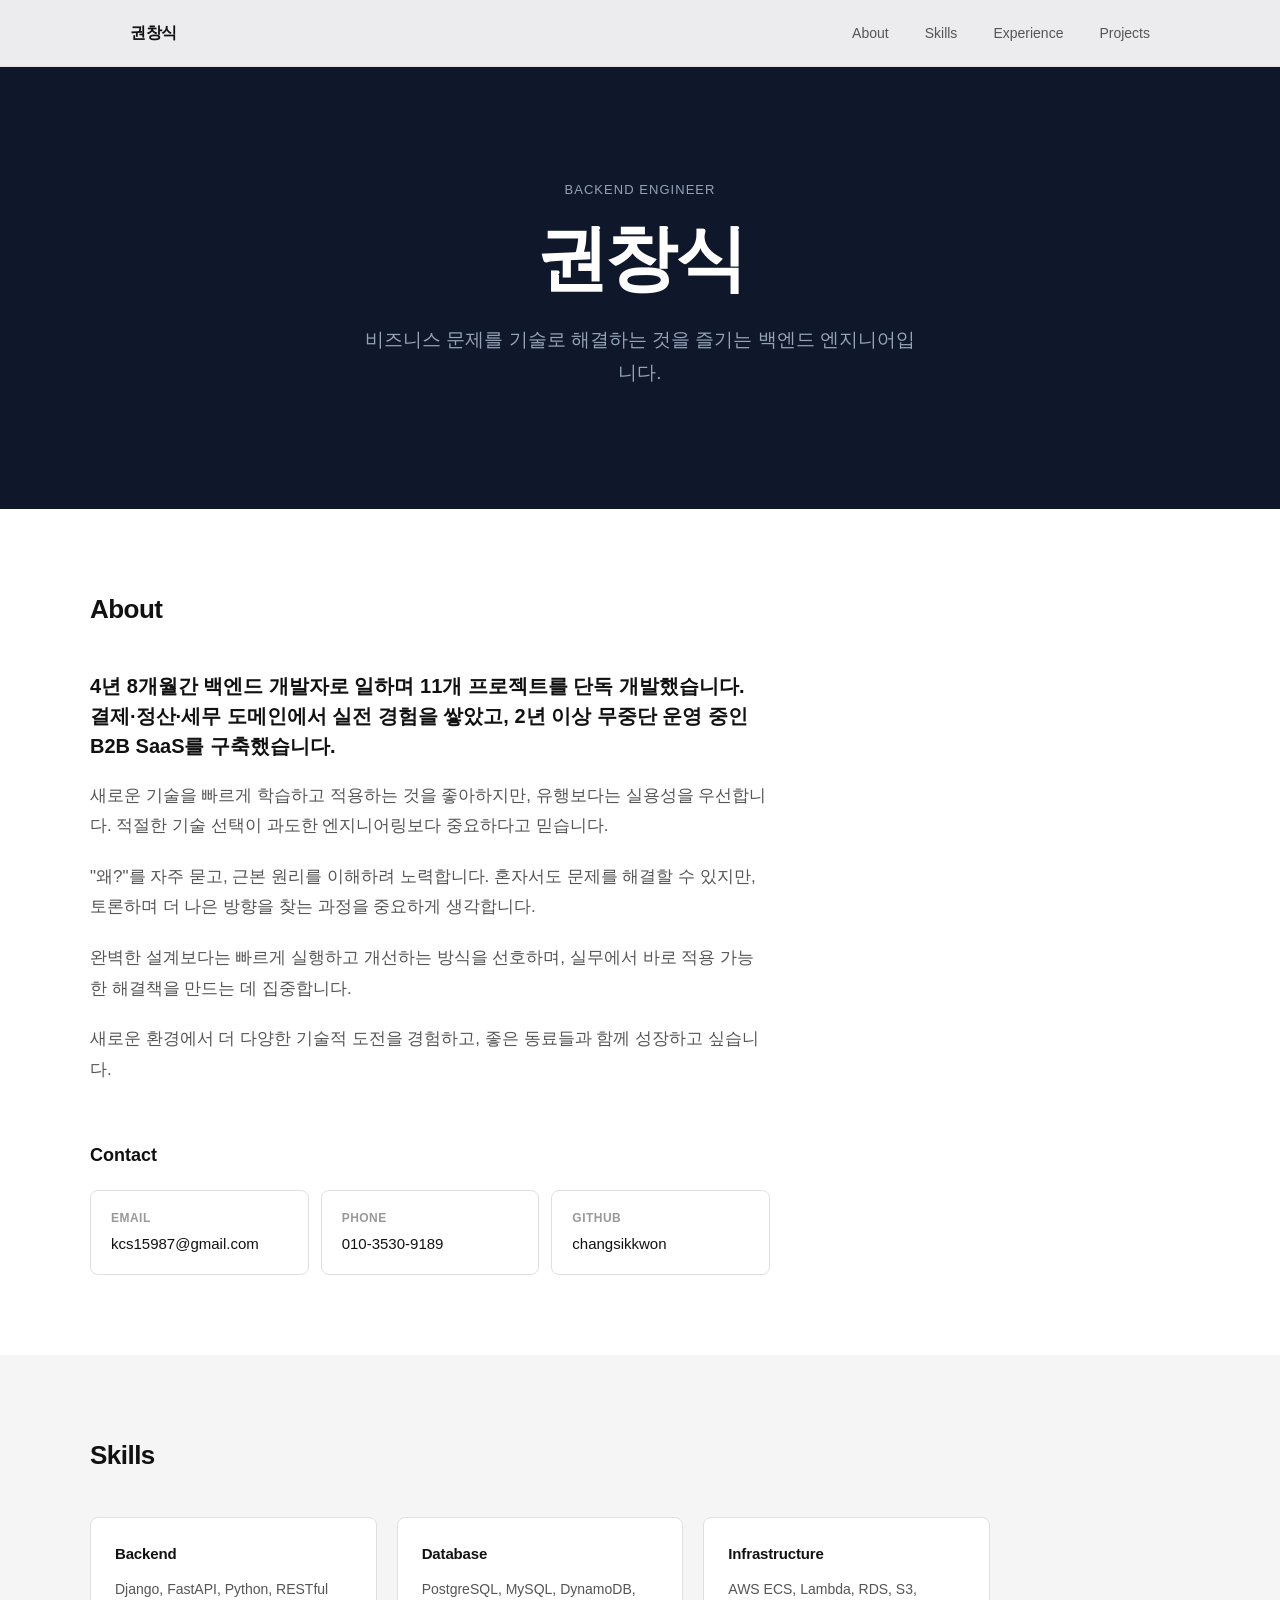
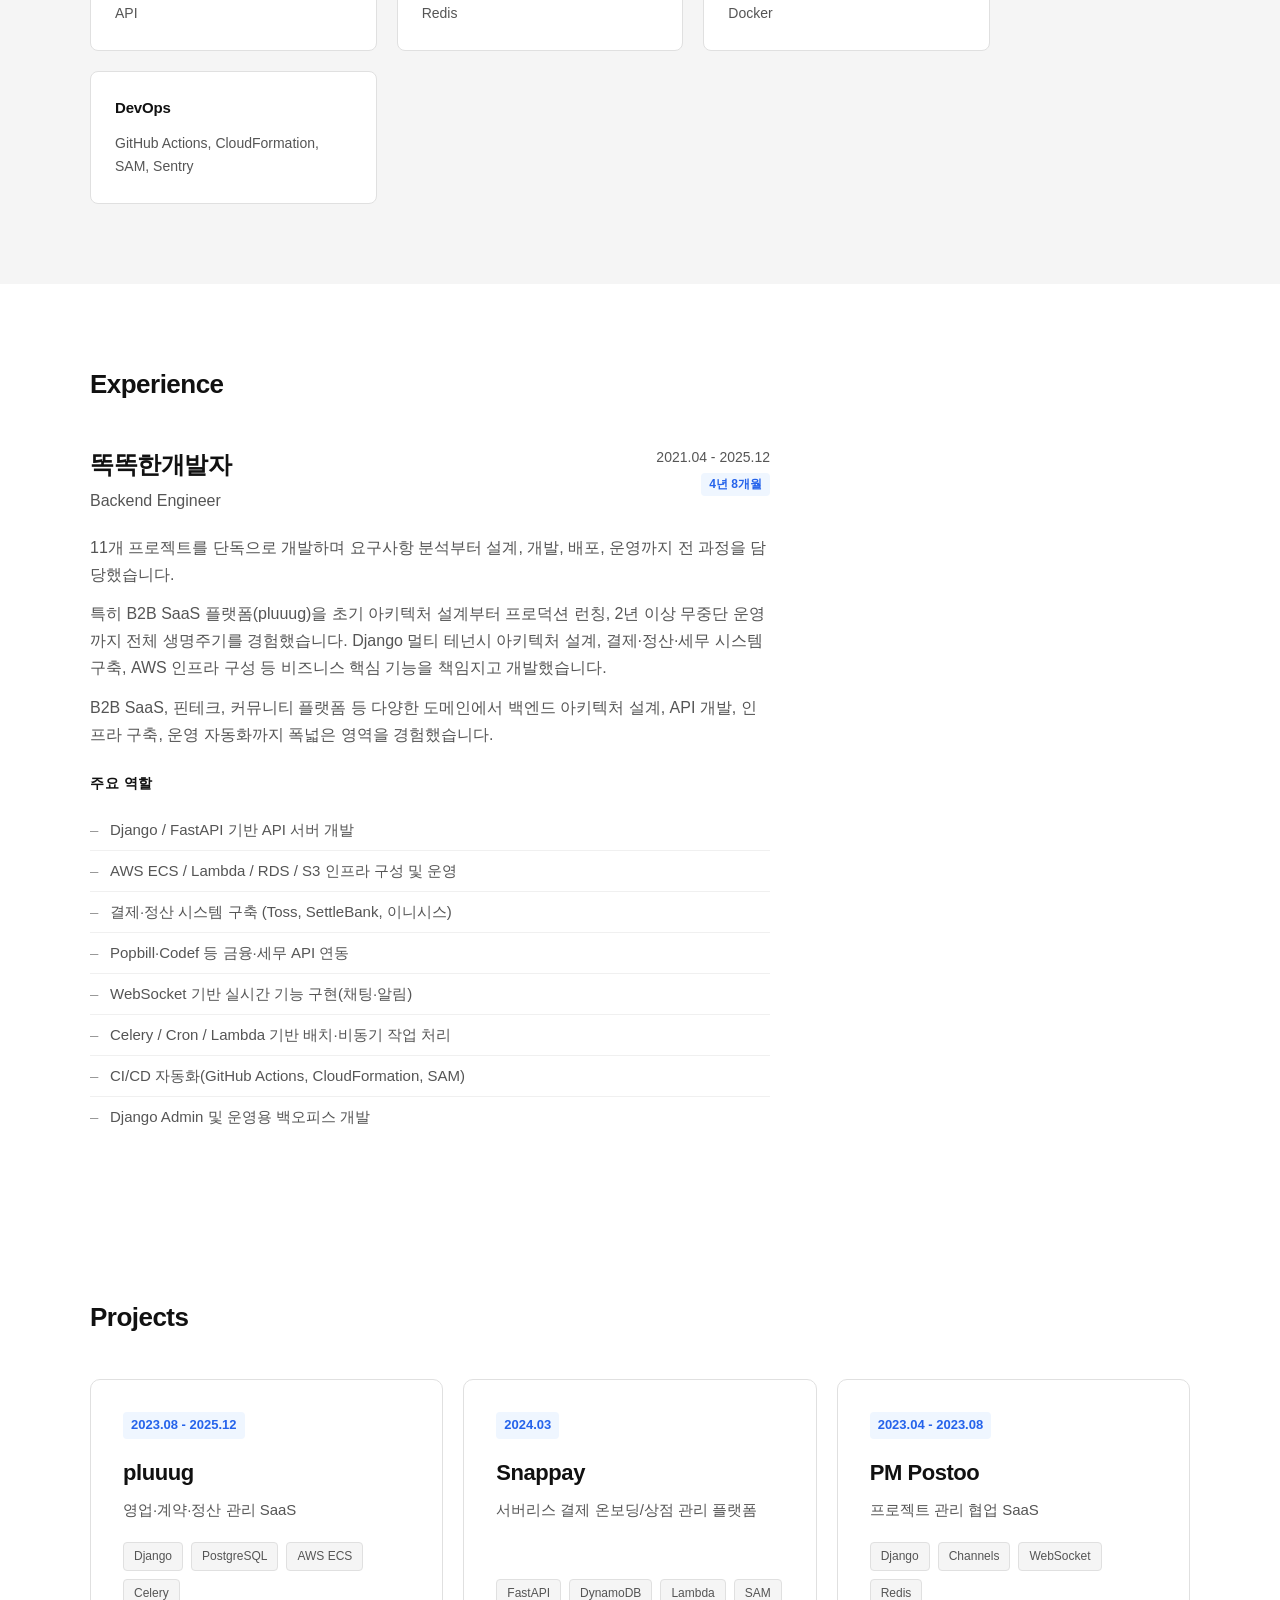
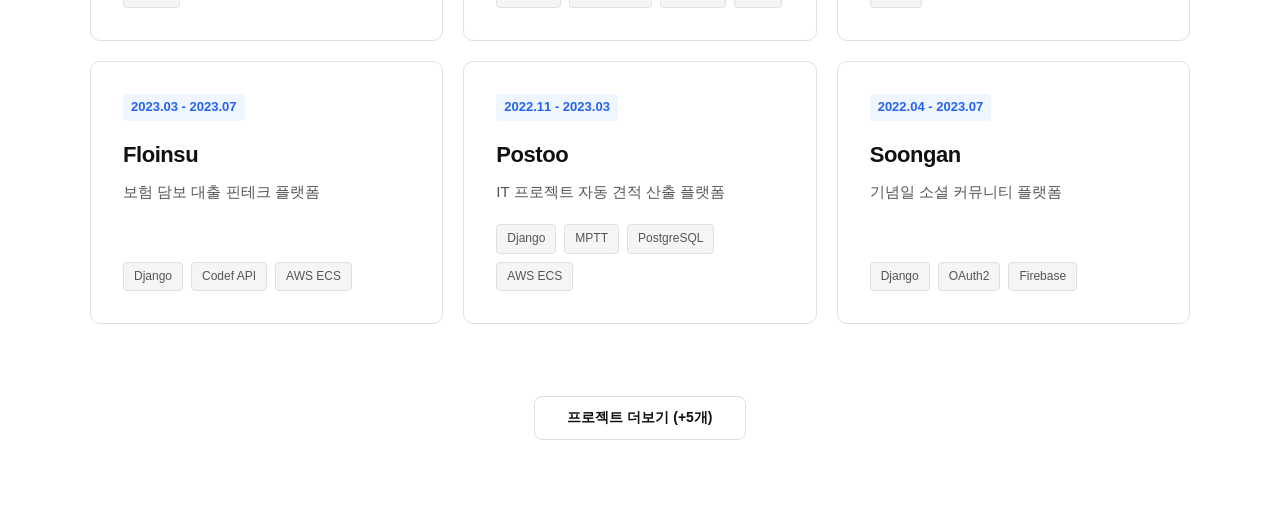
==== commit 9c9bdc45: "Skills 섹션 정리" ====
--- a/index.html
+++ b/index.html
@@ -84,16 +84,6 @@
                 </div>
 
                 <div class="skill-category">
-                    <h3 class="skill-category-title">Payment & Finance</h3>
-                    <p class="skill-category-items">Toss Payments, SettleBank, Popbill, Codef</p>
-                </div>
-
-                <div class="skill-category">
-                    <h3 class="skill-category-title">Real-time</h3>
-                    <p class="skill-category-items">WebSocket, Channels, RabbitMQ, Firebase</p>
-                </div>
-
-                <div class="skill-category">
                     <h3 class="skill-category-title">DevOps</h3>
                     <p class="skill-category-items">GitHub Actions, CloudFormation, SAM, Sentry</p>
                 </div>
